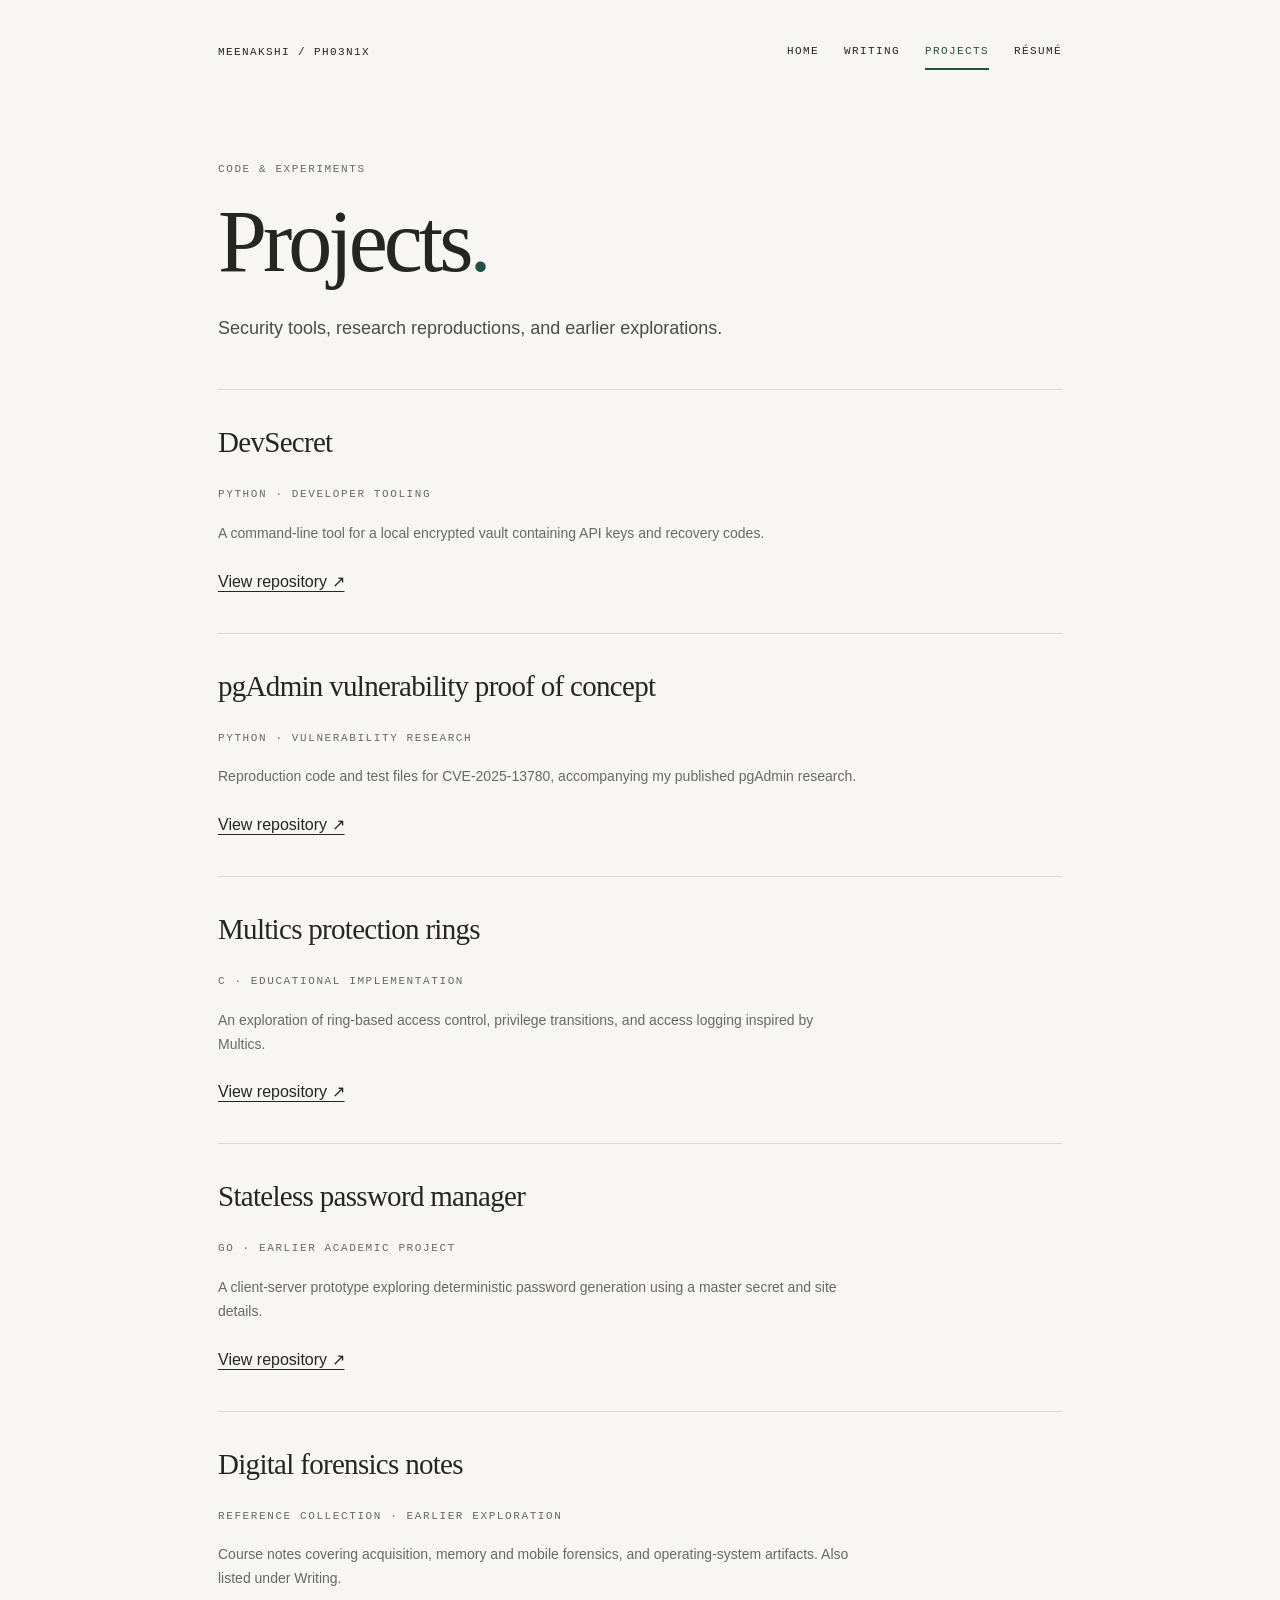
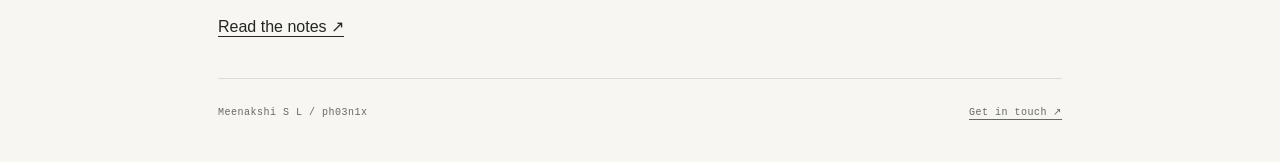
==== projects.html @ dcb13cb8 "Update with new personal website" ====
<!doctype html><html lang="en"><head><meta charset="utf-8"><meta name="viewport" content="width=device-width,initial-scale=1"><title>Meenakshi S L · Projects</title><meta name="description" content="Meenakshi S L’s security portfolio, published writing, projects, and professional experience."><meta name="theme-color" content="#f7f6f2"><meta property="og:title" content="Meenakshi S L · Projects"><meta property="og:type" content="website"><link rel="icon" href="assets/favicon.svg" type="image/svg+xml"><link rel="stylesheet" href="assets/style.css"></head><body><a class="skip" href="#main">Skip to content</a><div class="wrap"><header class="top"><a class="brand" href="index.html">Meenakshi / ph03n1x</a><nav aria-label="Main navigation"><a href="index.html">Home</a><a href="writing.html">Writing</a><a href="projects.html" aria-current="page">Projects</a><a href="resume.html">Résumé</a></nav></header><main id="main"><div class="hero page-hero"><div class="eyebrow">Code &amp; experiments</div><h1>Projects<span>.</span></h1><p class="intro">Security tools, research reproductions, and earlier explorations.</p></div><section><h2>DevSecret</h2><div class="section-body"><span class="label">Python · Developer tooling</span><p class="section-note">A command-line tool for a local encrypted vault containing API keys and recovery codes.</p><a href="https://github.com/meenakshisl/devsecret">View repository ↗</a></div></section><section><h2>pgAdmin vulnerability proof of concept</h2><div class="section-body"><span class="label">Python · Vulnerability research</span><p class="section-note">Reproduction code and test files for CVE-2025-13780, accompanying my published pgAdmin research.</p><a href="https://github.com/meenakshisl/PoC-CVE-2025-13780">View repository ↗</a></div></section><section><h2>Multics protection rings</h2><div class="section-body"><span class="label">C · Educational implementation</span><p class="section-note">An exploration of ring-based access control, privilege transitions, and access logging inspired by Multics.</p><a href="https://github.com/meenakshisl/multics">View repository ↗</a></div></section><section><h2>Stateless password manager</h2><div class="section-body"><span class="label">Go · Earlier academic project</span><p class="section-note">A client-server prototype exploring deterministic password generation using a master secret and site details.</p><a href="https://github.com/meenakshisl/Network-Project">View repository ↗</a></div></section><section><h2>Digital forensics notes</h2><div class="section-body"><span class="label">Reference collection · Earlier exploration</span><p class="section-note">Course notes covering acquisition, memory and mobile forensics, and operating-system artifacts. Also listed under Writing.</p><a href="https://meenakshisl.github.io/digital-forensics-notes/">Read the notes ↗</a></div></section></main><footer><span>Meenakshi S L / ph03n1x</span><a href="https://www.linkedin.com/in/meenakshisl/">Get in touch ↗</a></footer></div></body></html>
---- assets/style.css ----
:root{--paper:#f7f6f2;--ink:#242622;--muted:#666a63;--line:#d9dcd4;--accent:#244f46}*{box-sizing:border-box}html{scroll-behavior:smooth;scroll-padding-top:32px}body{margin:0;background:var(--paper);color:var(--ink);font-family:Arial,Helvetica,sans-serif;-webkit-font-smoothing:antialiased}a{color:inherit;text-decoration-thickness:1px;text-underline-offset:4px}a:hover{color:var(--accent)}a:focus-visible{outline:2px solid var(--accent);outline-offset:6px}.wrap{max-width:940px;padding:0 48px;margin:auto}.top{display:flex;justify-content:space-between;align-items:center;padding:35px 0;font:11px/1.5 monospace;letter-spacing:1.4px;text-transform:uppercase}.brand{text-decoration:none}.top nav{display:flex;gap:25px}.top nav a{text-decoration:none}.hero{padding:70px 0 65px}.eyebrow,.label{font:11px/1.7 monospace;text-transform:uppercase;letter-spacing:1.6px;color:var(--muted)}h1{font:normal clamp(54px,7vw,88px)/1.05 Georgia,'Times New Roman',serif;letter-spacing:-4px;margin:18px 0 24px}h1 span{color:var(--accent)}.intro{font-size:18px;line-height:1.75;max-width:610px;margin:0;color:#494e47}.social{display:flex;flex-wrap:wrap;gap:24px;margin-top:28px;font:11px/1.8 monospace;letter-spacing:1px;text-transform:uppercase}.social a{text-decoration:none;border-bottom:1px solid var(--line)}section{border-top:1px solid var(--line);padding:36px 0 42px}.section-head{display:flex;align-items:baseline;gap:16px;margin-bottom:20px}.number{font:11px monospace;color:var(--muted)}h2{font:normal 29px Georgia,serif;letter-spacing:-.7px;margin:0}.section-note{font-size:14px;line-height:1.7;color:var(--muted);max-width:640px;margin:0 0 26px}.posts{list-style:none;padding:0;margin:0}.post{display:grid;grid-template-columns:105px 1fr;gap:25px;padding:24px 0;border-top:1px solid var(--line)}.post:first-child{border-top:0;padding-top:5px}.date{font:11px/1.8 monospace;color:var(--muted);padding-top:5px}.post h3{font:normal 21px/1.35 Georgia,serif;margin:0 0 10px}.post h3 a{text-decoration:none}.arrow{font:16px Arial;color:var(--accent);white-space:nowrap}.meta{font:10px/1.8 monospace;letter-spacing:.6px;color:var(--muted);text-transform:uppercase}.post p{font-size:13px;line-height:1.65;margin:7px 0 0;color:var(--muted)}.resource{display:grid;grid-template-columns:105px 1fr;gap:25px}.resource h3{font:normal 22px Georgia,serif;margin:0 0 12px}.resource p,.about p{font-size:15px;line-height:1.8;color:#494e47;max-width:650px}.about p{margin:0 0 14px}.resource a{font:11px monospace;text-transform:uppercase;letter-spacing:.8px}footer{display:flex;justify-content:space-between;gap:20px;border-top:1px solid var(--line);padding:25px 0 40px;font:10px/1.8 monospace;letter-spacing:.5px;color:var(--muted)}.skip{position:absolute;left:16px;top:-100px;background:var(--paper);padding:12px}.skip:focus{top:12px}@media(max-width:600px){.wrap{padding:0 24px}.top{padding:24px 0;letter-spacing:.7px}.top nav{gap:16px}.hero{padding:45px 0 45px}h1{letter-spacing:-2.5px}.intro{font-size:16px}.post,.resource{grid-template-columns:1fr;gap:6px}.post{padding:22px 0}.date{padding:0}.section-head{gap:12px}footer{flex-direction:column;gap:6px}.social{gap:18px}}@media(prefers-reduced-motion:reduce){html{scroll-behavior:auto}}
.top nav a{padding:8px 0;border-bottom:2px solid transparent}.top nav a[aria-current=page]{color:var(--accent);border-bottom-color:var(--accent)}.section-body{margin-top:24px}.page-hero{padding:55px 0 45px}.actions{display:flex;gap:24px;align-items:center;margin-top:26px;font-size:13px}.button{display:inline-block;padding:12px 18px;background:var(--accent);color:var(--paper);text-decoration:none;font:12px/1.5 monospace}.button:hover{background:#193b34;color:white}.experience,.highlights{display:grid;grid-template-columns:1fr 1fr;gap:38px}.experience h3,.highlights h3{font:normal 23px Georgia,serif;margin:12px 0}.experience p,.highlights p{font:14px/1.8 Arial,sans-serif;color:var(--muted)}.highlights>a{text-decoration:none}.highlights>a:hover h3{text-decoration:underline}.section-body>.section-note{margin-top:18px}@media(max-width:600px){.top{flex-direction:column;align-items:flex-start;gap:17px}.top nav{width:100%;justify-content:space-between;gap:10px}.experience,.highlights{grid-template-columns:1fr;gap:22px}.actions{gap:18px}.hero{padding-top:35px}}
[hidden]{display:none!important}.writing-filters{display:grid;grid-template-columns:minmax(0,1fr) minmax(150px,220px) auto;align-items:end;gap:16px;margin-bottom:18px}.writing-filters label{display:block;font:11px/1.8 monospace;letter-spacing:.5px;margin-bottom:8px;color:var(--muted)}.writing-filters input,.writing-filters select{width:100%;height:44px;border:1px solid #989e93;background:var(--paper);color:var(--ink);padding:10px 12px;border-radius:0;font:14px Arial,sans-serif}.writing-filters input:focus-visible,.writing-filters select:focus-visible,.reset-filters:focus-visible{outline:2px solid var(--accent);outline-offset:3px}.reset-filters{height:44px;border:1px solid #989e93;background:transparent;color:var(--ink);padding:10px 14px;cursor:pointer;font:12px monospace}.reset-filters:hover{background:#e8ebe3}.post-tags{display:flex;flex-wrap:wrap;gap:7px;margin-top:12px}.tag{font:10px/1.6 monospace;color:var(--accent);border:1px solid var(--line);padding:3px 7px}.result-count{font:11px monospace;margin-bottom:25px}@media(max-width:600px){.writing-filters{grid-template-columns:1fr 1fr}.writing-filters>div:first-child{grid-column:1/-1}.writing-filters .reset-filters{width:100%}}

.identity{display:flex;align-items:center;gap:24px;justify-content:space-between}.identity h1{font-size:clamp(44px,5.8vw,72px);flex:1;letter-spacing:-3px}.profile-image{width:120px;height:120px;flex-shrink:0;border-radius:50%;object-fit:cover;border:1px solid var(--line)}@media(max-width:600px){.identity{gap:12px}.identity h1{font-size:clamp(32px,8vw,44px);letter-spacing:-1.5px}.profile-image{width:72px;height:72px}}

.identity{gap:28px}.identity h1{font-size:clamp(42px,5vw,64px)}.profile-image{width:220px;height:220px}.identity{margin-bottom:24px}@media(max-width:600px){.identity{flex-direction:column-reverse;align-items:flex-start;gap:14px}.profile-image{width:180px;height:180px}.identity h1{font-size:clamp(40px,10vw,54px);margin-top:4px}}
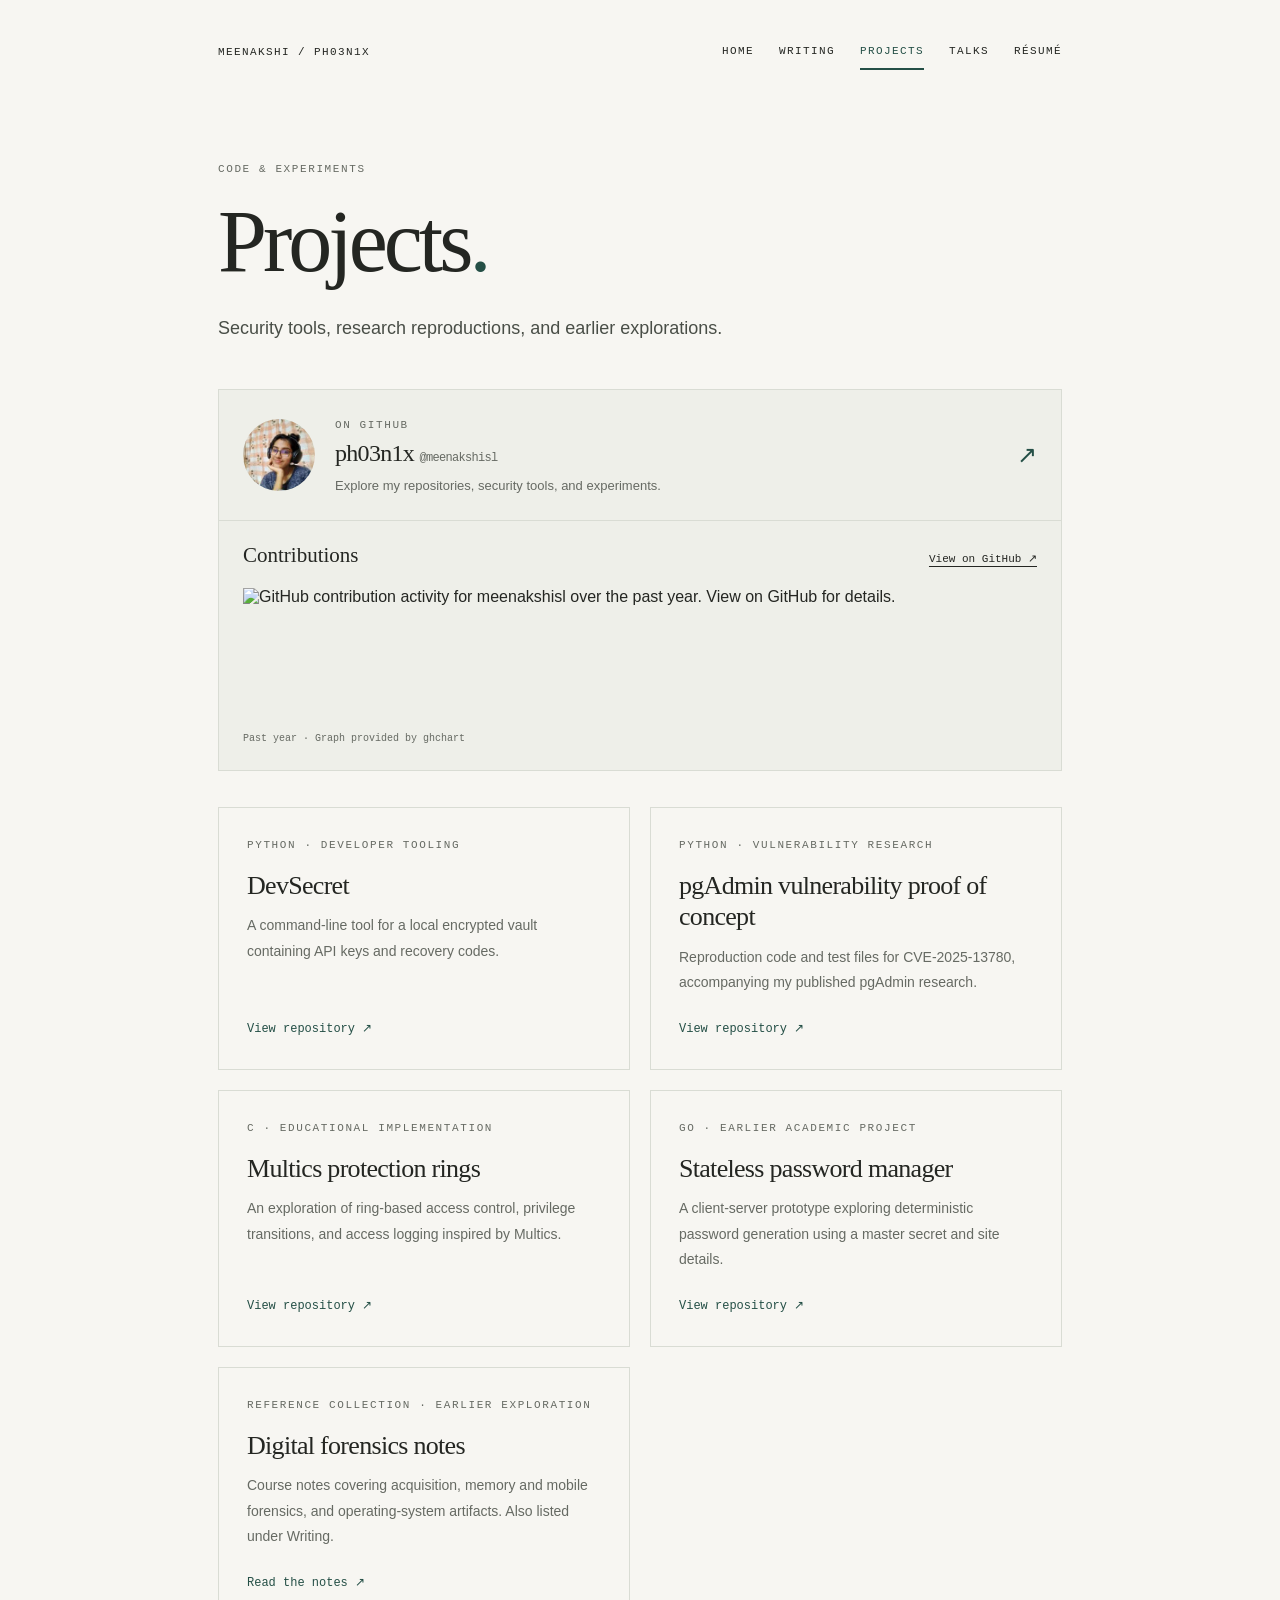
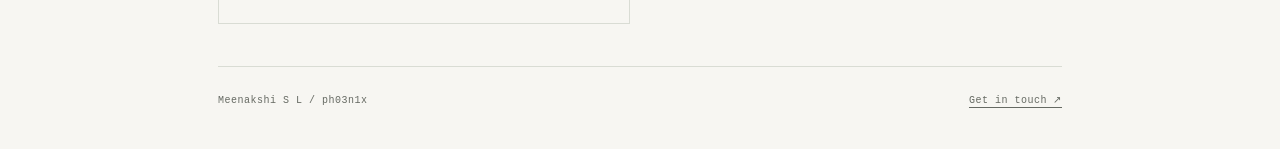
==== commit 8e5a70cf: "Update page to add talks and update profile" ====
--- a/projects.html
+++ b/projects.html
@@ -1 +1 @@
-<!doctype html><html lang="en"><head><meta charset="utf-8"><meta name="viewport" content="width=device-width,initial-scale=1"><title>Meenakshi S L · Projects</title><meta name="description" content="Meenakshi S L’s security portfolio, published writing, projects, and professional experience."><meta name="theme-color" content="#f7f6f2"><meta property="og:title" content="Meenakshi S L · Projects"><meta property="og:type" content="website"><link rel="icon" href="assets/favicon.svg" type="image/svg+xml"><link rel="stylesheet" href="assets/style.css"></head><body><a class="skip" href="#main">Skip to content</a><div class="wrap"><header class="top"><a class="brand" href="index.html">Meenakshi / ph03n1x</a><nav aria-label="Main navigation"><a href="index.html">Home</a><a href="writing.html">Writing</a><a href="projects.html" aria-current="page">Projects</a><a href="resume.html">Résumé</a></nav></header><main id="main"><div class="hero page-hero"><div class="eyebrow">Code &amp; experiments</div><h1>Projects<span>.</span></h1><p class="intro">Security tools, research reproductions, and earlier explorations.</p></div><section><h2>DevSecret</h2><div class="section-body"><span class="label">Python · Developer tooling</span><p class="section-note">A command-line tool for a local encrypted vault containing API keys and recovery codes.</p><a href="https://github.com/meenakshisl/devsecret">View repository ↗</a></div></section><section><h2>pgAdmin vulnerability proof of concept</h2><div class="section-body"><span class="label">Python · Vulnerability research</span><p class="section-note">Reproduction code and test files for CVE-2025-13780, accompanying my published pgAdmin research.</p><a href="https://github.com/meenakshisl/PoC-CVE-2025-13780">View repository ↗</a></div></section><section><h2>Multics protection rings</h2><div class="section-body"><span class="label">C · Educational implementation</span><p class="section-note">An exploration of ring-based access control, privilege transitions, and access logging inspired by Multics.</p><a href="https://github.com/meenakshisl/multics">View repository ↗</a></div></section><section><h2>Stateless password manager</h2><div class="section-body"><span class="label">Go · Earlier academic project</span><p class="section-note">A client-server prototype exploring deterministic password generation using a master secret and site details.</p><a href="https://github.com/meenakshisl/Network-Project">View repository ↗</a></div></section><section><h2>Digital forensics notes</h2><div class="section-body"><span class="label">Reference collection · Earlier exploration</span><p class="section-note">Course notes covering acquisition, memory and mobile forensics, and operating-system artifacts. Also listed under Writing.</p><a href="https://meenakshisl.github.io/digital-forensics-notes/">Read the notes ↗</a></div></section></main><footer><span>Meenakshi S L / ph03n1x</span><a href="https://www.linkedin.com/in/meenakshisl/">Get in touch ↗</a></footer></div></body></html>+<!doctype html><html lang="en"><head><meta charset="utf-8"><meta name="viewport" content="width=device-width,initial-scale=1"><title>Meenakshi S L · Projects</title><meta name="description" content="Meenakshi S L’s security portfolio, published writing, projects, and professional experience."><meta name="theme-color" content="#f7f6f2"><meta property="og:title" content="Meenakshi S L · Projects"><meta property="og:type" content="website"><link rel="icon" href="assets/favicon.svg" type="image/svg+xml"><link rel="stylesheet" href="assets/style.css"></head><body><a class="skip" href="#main">Skip to content</a><div class="wrap"><header class="top"><a class="brand" href="index.html">Meenakshi / ph03n1x</a><nav aria-label="Main navigation"><a href="index.html">Home</a><a href="writing.html">Writing</a><a href="projects.html" aria-current="page">Projects</a><a href="talks.html">Talks</a><a href="resume.html">Résumé</a></nav></header><main id="main"><div class="hero page-hero"><div class="eyebrow">Code &amp; experiments</div><h1>Projects<span>.</span></h1><p class="intro">Security tools, research reproductions, and earlier explorations.</p></div><div class="github-panel"><a class="github-preview" href="https://github.com/meenakshisl" aria-label="Visit meenakshisl on GitHub"><img src="assets/github-avatar.png" alt="" width="72" height="72"><div class="github-preview-text"><span class="label">On GitHub</span><h2>ph03n1x <span>@meenakshisl</span></h2><p>Explore my repositories, security tools, and experiments.</p></div><span class="github-preview-arrow" aria-hidden="true">↗</span></a><div class="contribution-preview"><div class="contribution-heading"><h3>Contributions</h3><a href="https://github.com/meenakshisl?tab=overview">View on GitHub ↗</a></div><div class="contribution-scroll" role="region" aria-label="GitHub contribution graph" tabindex="0"><img src="https://ghchart.rshah.org/244f46/meenakshisl" alt="GitHub contribution activity for meenakshisl over the past year. View on GitHub for details." width="663" height="104"></div><p class="contribution-note">Past year · Graph provided by ghchart</p></div></div><ul class="project-grid" aria-label="Projects"><li><a class="project-tile" href="https://github.com/meenakshisl/devsecret"><span class="label">Python · Developer tooling</span><h2>DevSecret</h2><p>A command-line tool for a local encrypted vault containing API keys and recovery codes.</p><span class="project-tile-link">View repository <span aria-hidden="true">↗</span></span></a></li><li><a class="project-tile" href="https://github.com/meenakshisl/PoC-CVE-2025-13780"><span class="label">Python · Vulnerability research</span><h2>pgAdmin vulnerability proof of concept</h2><p>Reproduction code and test files for CVE-2025-13780, accompanying my published pgAdmin research.</p><span class="project-tile-link">View repository <span aria-hidden="true">↗</span></span></a></li><li><a class="project-tile" href="https://github.com/meenakshisl/multics"><span class="label">C · Educational implementation</span><h2>Multics protection rings</h2><p>An exploration of ring-based access control, privilege transitions, and access logging inspired by Multics.</p><span class="project-tile-link">View repository <span aria-hidden="true">↗</span></span></a></li><li><a class="project-tile" href="https://github.com/meenakshisl/Network-Project"><span class="label">Go · Earlier academic project</span><h2>Stateless password manager</h2><p>A client-server prototype exploring deterministic password generation using a master secret and site details.</p><span class="project-tile-link">View repository <span aria-hidden="true">↗</span></span></a></li><li><a class="project-tile" href="https://meenakshisl.github.io/digital-forensics-notes/"><span class="label">Reference collection · Earlier exploration</span><h2>Digital forensics notes</h2><p>Course notes covering acquisition, memory and mobile forensics, and operating-system artifacts. Also listed under Writing.</p><span class="project-tile-link">Read the notes <span aria-hidden="true">↗</span></span></a></li></ul></main><footer><span>Meenakshi S L / ph03n1x</span><a href="https://www.linkedin.com/in/meenakshisl/">Get in touch ↗</a></footer></div></body></html>
--- a/assets/style.css
+++ b/assets/style.css
@@ -5,3 +5,17 @@
 .identity{display:flex;align-items:center;gap:24px;justify-content:space-between}.identity h1{font-size:clamp(44px,5.8vw,72px);flex:1;letter-spacing:-3px}.profile-image{width:120px;height:120px;flex-shrink:0;border-radius:50%;object-fit:cover;border:1px solid var(--line)}@media(max-width:600px){.identity{gap:12px}.identity h1{font-size:clamp(32px,8vw,44px);letter-spacing:-1.5px}.profile-image{width:72px;height:72px}}
 
 .identity{gap:28px}.identity h1{font-size:clamp(42px,5vw,64px)}.profile-image{width:220px;height:220px}.identity{margin-bottom:24px}@media(max-width:600px){.identity{flex-direction:column-reverse;align-items:flex-start;gap:14px}.profile-image{width:180px;height:180px}.identity h1{font-size:clamp(40px,10vw,54px);margin-top:4px}}
+
+@media(max-width:600px){.top nav{flex-wrap:wrap;justify-content:flex-start;column-gap:20px;row-gap:4px}}
+
+.talk-image{display:flex;align-items:center;justify-content:center;aspect-ratio:16/10;background:#eeefe9;border:1px solid var(--line);margin-bottom:22px;overflow:hidden}.talk-image img{display:block;width:100%;height:100%;object-fit:contain}.talk-content{min-width:0}.talk-links{display:flex;flex-wrap:wrap;gap:20px;margin-top:16px;font:12px/1.8 monospace}.post .image-note{font-size:11px;margin:-12px 0 18px}.talk-post{padding-top:32px;padding-bottom:32px}
+
+.talk-contact{margin-top:20px}
+
+.github-preview{display:flex;align-items:center;gap:20px;padding:24px;margin-bottom:36px;border:1px solid var(--line);text-decoration:none;background:#eeefe9}.github-preview img{width:72px;height:72px;object-fit:cover;border-radius:50%;flex-shrink:0}.github-preview-text{min-width:0}.github-preview h2{font-size:24px;margin:5px 0 8px}.github-preview h2 span{font:12px monospace;color:var(--muted);display:inline-block}.github-preview p{font:13px/1.65 Arial,sans-serif;color:var(--muted);margin:0}.github-preview-arrow{margin-left:auto;font-size:24px;color:var(--accent)}.github-preview:hover{border-color:var(--accent)}@media(max-width:600px){.github-preview{padding:18px;gap:14px}.github-preview img{width:52px;height:52px}.github-preview h2 span{display:block;margin-top:6px}.github-preview-arrow{font-size:20px}}
+
+.github-panel{border:1px solid var(--line);margin-bottom:36px;background:#eeefe9}.github-panel .github-preview{border:0;margin:0;background:transparent}.contribution-preview{border-top:1px solid var(--line);padding:22px 24px}.contribution-heading{display:flex;justify-content:space-between;align-items:baseline;gap:16px;margin-bottom:18px}.contribution-heading h3{font:normal 21px Georgia,serif;margin:0}.contribution-heading a{font:11px/1.8 monospace}.contribution-scroll{overflow-x:auto;padding-bottom:5px}.contribution-scroll:focus-visible{outline:2px solid var(--accent);outline-offset:3px}.contribution-scroll img{display:block;width:100%;min-width:600px;height:auto}.contribution-note{font:10px/1.8 monospace;color:var(--muted);margin:12px 0 0}.project-grid{list-style:none;display:grid;grid-template-columns:repeat(2,minmax(0,1fr));gap:20px;padding:0;margin:0 0 42px}.project-grid li{display:flex;min-width:0}.project-tile{display:flex;flex-direction:column;width:100%;padding:28px;border:1px solid var(--line);text-decoration:none;transition:border-color .15s,background .15s}.project-tile:hover{border-color:var(--accent);background:#eeefe9}.project-tile h2{font-size:26px;line-height:1.2;margin:16px 0 12px}.project-tile p{font:14px/1.8 Arial,sans-serif;color:var(--muted);margin:0 0 24px}.project-tile-link{margin-top:auto;font:12px/1.8 monospace;color:var(--accent)}@media(max-width:600px){.project-grid{grid-template-columns:1fr;gap:16px}.project-tile{padding:24px}.contribution-preview{padding:20px 18px}.contribution-heading{flex-wrap:wrap;gap:8px}}@media(prefers-reduced-motion:reduce){.project-tile{transition:none}}
+
+.home-hero{display:flex;align-items:flex-start;gap:36px;padding:50px 0}.home-intro{flex:1;min-width:0}.home-hero h1{font-size:clamp(44px,5vw,64px);letter-spacing:-2.5px;margin:17px 0 22px}.home-hero .intro{font-size:17px;line-height:1.8}.home-hero .profile-image{width:140px;height:140px;margin-top:34px}.home-background{font:12px/1.9 monospace;color:var(--muted);margin:20px 0 0}.home-section-head{display:flex;align-items:baseline;justify-content:space-between;gap:18px;margin-bottom:18px}.home-section-head>a,.home-feature-grid a,.research-links a{font:12px/1.8 monospace}.research-grid,.home-feature-grid,.home-talk-grid{display:grid;grid-template-columns:repeat(2,minmax(0,1fr));gap:22px}.research-card{display:flex;flex-direction:column;padding:26px;background:#eeefe9;border:1px solid var(--line)}.research-card h3,.service-grid h3,.home-feature-grid h3,.home-talk h3{font:normal 24px/1.25 Georgia,serif;margin:15px 0 12px}.research-card p,.service-grid p,.home-feature-grid p{font:14px/1.8 Arial,sans-serif;color:var(--muted);margin:0 0 18px}.research-card .research-credit{font-size:11px}.research-links{display:flex;flex-wrap:wrap;gap:16px;margin-top:auto;padding-top:10px}.home-section-intro{margin-top:18px}.service-grid{display:grid;grid-template-columns:repeat(3,minmax(0,1fr));gap:24px;margin:26px 0 16px}.service-grid h3{font-size:22px}.home-feature-grid{margin-top:26px;gap:38px}.home-feature-grid article{min-width:0}.home-more{display:block;margin-top:14px;color:var(--muted)}.home-talk{display:flex;align-items:flex-start;gap:18px;text-decoration:none}.home-talk img{width:84px;height:112px;object-fit:contain;background:#eeefe9;border:1px solid var(--line);flex-shrink:0}.home-talk h3{font-size:21px;margin:8px 0}.home-talk p{font:12px/1.7 Arial,sans-serif;color:var(--muted);margin:0}.home-talk:hover h3{text-decoration:underline}.home-about .section-body>p{font:14px/1.8 Arial,sans-serif;color:var(--muted);max-width:700px;margin:0 0 18px}.home-about .section-body>.section-note{font-size:13px}@media(max-width:750px){.service-grid{grid-template-columns:1fr}.service-grid h3{margin-top:8px}.home-talk-grid{grid-template-columns:1fr}}@media(max-width:600px){.home-hero{gap:18px;position:relative;padding-top:35px}.home-hero .profile-image{width:64px;height:64px;position:absolute;right:0;top:23px;margin:0}.home-hero .eyebrow{max-width:calc(100% - 80px);font-size:10px}.home-hero h1{font-size:42px;max-width:calc(100% - 65px);margin-top:24px}.home-hero .intro{font-size:16px}.research-grid,.home-feature-grid{grid-template-columns:1fr}.home-section-head{align-items:flex-start;flex-wrap:wrap;gap:10px}.research-card{padding:24px}.home-feature-grid{gap:30px}}
+
+.home-hero .profile-image{width:240px;height:240px;margin-top:34px}@media(max-width:600px){.home-hero{display:flex;flex-direction:column-reverse;gap:24px}.home-hero .profile-image{position:static;width:200px;height:200px;margin:0}.home-hero .eyebrow,.home-hero h1{max-width:none}}
